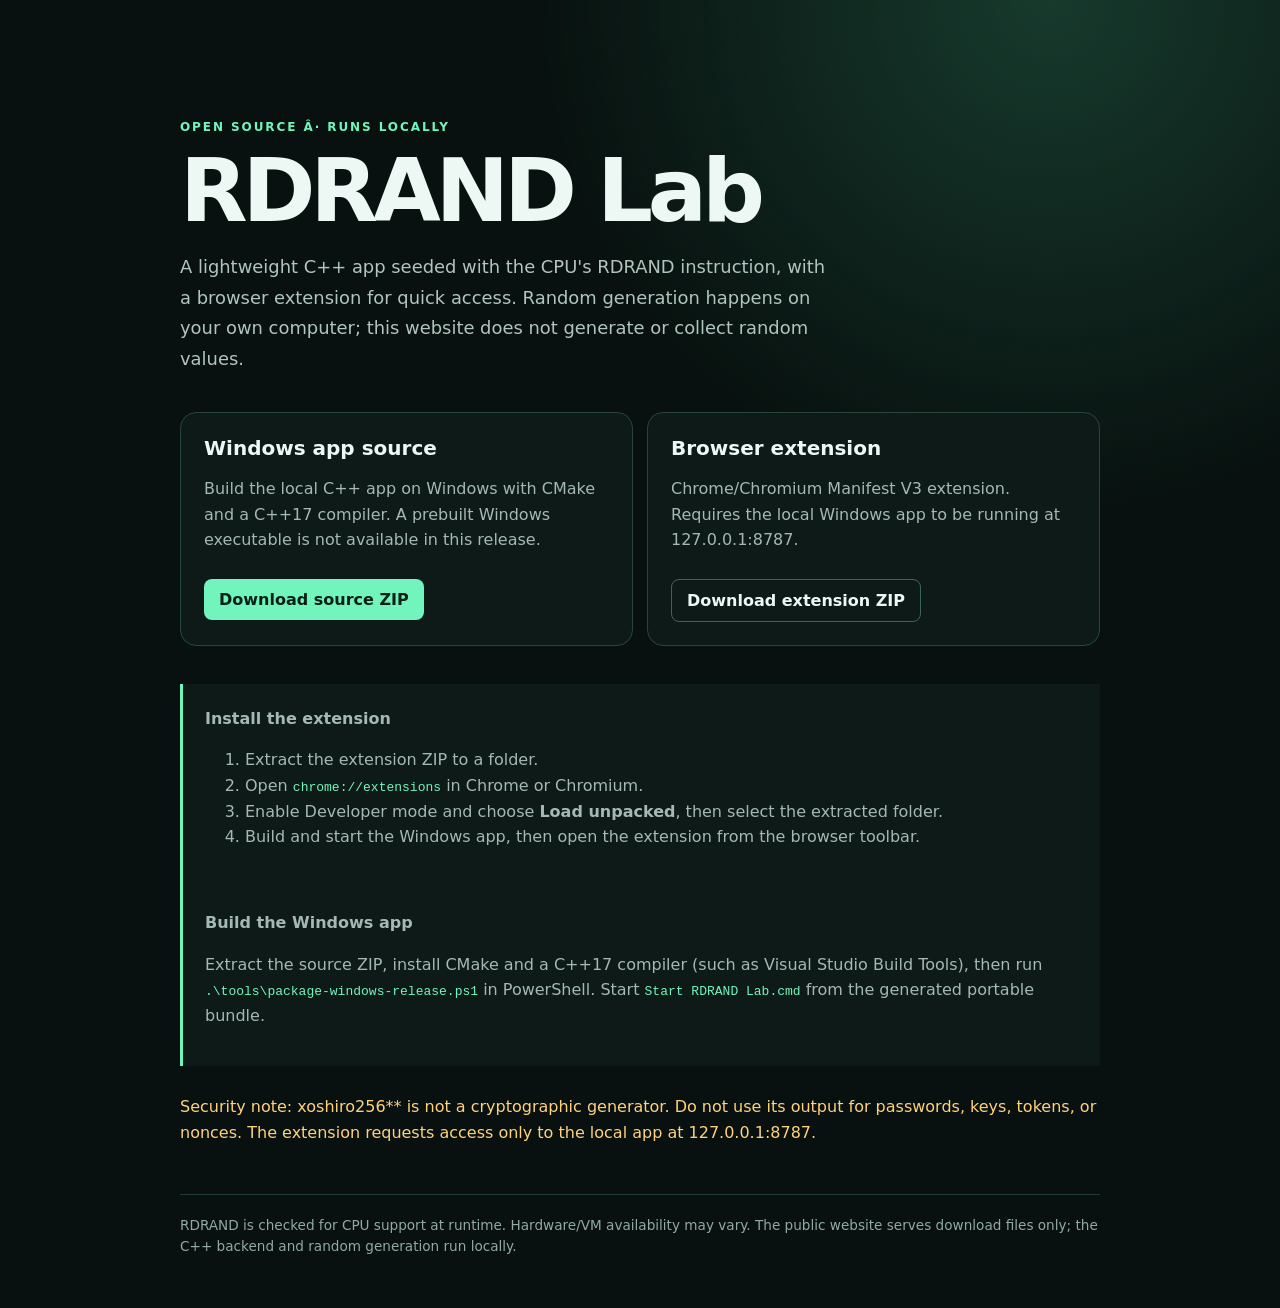
==== index.html @ 0fb55d69 "Add files via upload" ====
﻿<!doctype html>
<html lang="en">
<head>
  <meta charset="utf-8">
  <meta name="viewport" content="width=device-width, initial-scale=1">
  <meta name="color-scheme" content="dark">
  <meta name="description" content="RDRAND Lab: a local hardware-seeded pseudorandom generator, Windows app, and browser extension.">
  <title>RDRAND Lab â€” Local hardware-seeded random generation</title>
  <style>
    :root { color-scheme: dark; font-family: Inter, "Segoe UI", system-ui, sans-serif; color: #edf8f4; background: #08110f; }
    * { box-sizing: border-box; }
    body { min-height: 100vh; margin: 0; background: radial-gradient(circle at 82% 0, #173a2d, transparent 32rem), #08110f; }
    main { width: min(920px, calc(100% - 36px)); margin: 0 auto; padding: 12vh 0 50px; }
    .eyebrow { color: #71f5bc; font-size: .75rem; font-weight: 700; letter-spacing: .16em; text-transform: uppercase; }
    h1 { max-width: 720px; margin: 14px 0; font-size: clamp(2.8rem, 8vw, 5.5rem); line-height: .98; letter-spacing: -.06em; }
    .lead { max-width: 660px; color: #b0c5bd; font-size: 1.12rem; line-height: 1.7; }
    .downloads { display: grid; grid-template-columns: repeat(2, minmax(0, 1fr)); gap: 14px; margin: 38px 0; }
    .card { padding: 23px; border: 1px solid #29463d; border-radius: 16px; background: #0d1a17; }
    .card h2 { margin: 0 0 10px; font-size: 1.25rem; }
    .card p, .install { color: #a4b9b1; line-height: 1.6; }
    .button { display: inline-block; margin-top: 10px; padding: 11px 15px; border-radius: 8px; background: #71f5bc; color: #062016; font-weight: 750; text-decoration: none; }
    .button.secondary { border: 1px solid #3b6757; background: transparent; color: #edf8f4; }
    .install { padding: 22px; border-left: 3px solid #71f5bc; background: #0d1a17; }
    code { color: #71f5bc; }
    a { color: #71f5bc; }
    .warning { margin-top: 28px; color: #ffd17c; line-height: 1.6; }
    footer { margin-top: 48px; border-top: 1px solid #223d36; padding-top: 20px; color: #91aaa2; font-size: .85rem; line-height: 1.6; }
    @media (max-width: 650px) { .downloads { grid-template-columns: 1fr; } main { padding-top: 8vh; } }
  </style>
</head>
<body>
  <main>
    <p class="eyebrow">Open source Â· runs locally</p>
    <h1>RDRAND Lab</h1>
    <p class="lead">A lightweight C++ app seeded with the CPU's RDRAND instruction, with a browser extension for quick access. Random generation happens on your own computer; this website does not generate or collect random values.</p>

    <section class="downloads" aria-label="Downloads">
      <article class="card">
        <h2>Windows app source</h2>
        <p>Build the local C++ app on Windows with CMake and a C++17 compiler. A prebuilt Windows executable is not available in this release.</p>
        <a class="button" href="rdrand-lab-source.zip">Download source ZIP</a>
      </article>
      <article class="card">
        <h2>Browser extension</h2>
        <p>Chrome/Chromium Manifest V3 extension. Requires the local Windows app to be running at 127.0.0.1:8787.</p>
        <a class="button secondary" href="rdrand-lab-extension.zip">Download extension ZIP</a>
      </article>
    </section>

    <section class="install">
      <strong>Install the extension</strong>
      <ol>
        <li>Extract the extension ZIP to a folder.</li>
        <li>Open <code>chrome://extensions</code> in Chrome or Chromium.</li>
        <li>Enable Developer mode and choose <strong>Load unpacked</strong>, then select the extracted folder.</li>
        <li>Build and start the Windows app, then open the extension from the browser toolbar.</li>
      </ol>
    </section>

    <section class="install">
      <strong>Build the Windows app</strong>
      <p>Extract the source ZIP, install CMake and a C++17 compiler (such as Visual Studio Build Tools), then run <code>.\tools\package-windows-release.ps1</code> in PowerShell. Start <code>Start RDRAND Lab.cmd</code> from the generated portable bundle.</p>
    </section>

    <p class="warning">Security note: xoshiro256** is not a cryptographic generator. Do not use its output for passwords, keys, tokens, or nonces. The extension requests access only to the local app at 127.0.0.1:8787.</p>
    <footer>RDRAND is checked for CPU support at runtime. Hardware/VM availability may vary. The public website serves download files only; the C++ backend and random generation run locally.</footer>
  </main>
</body>
</html>
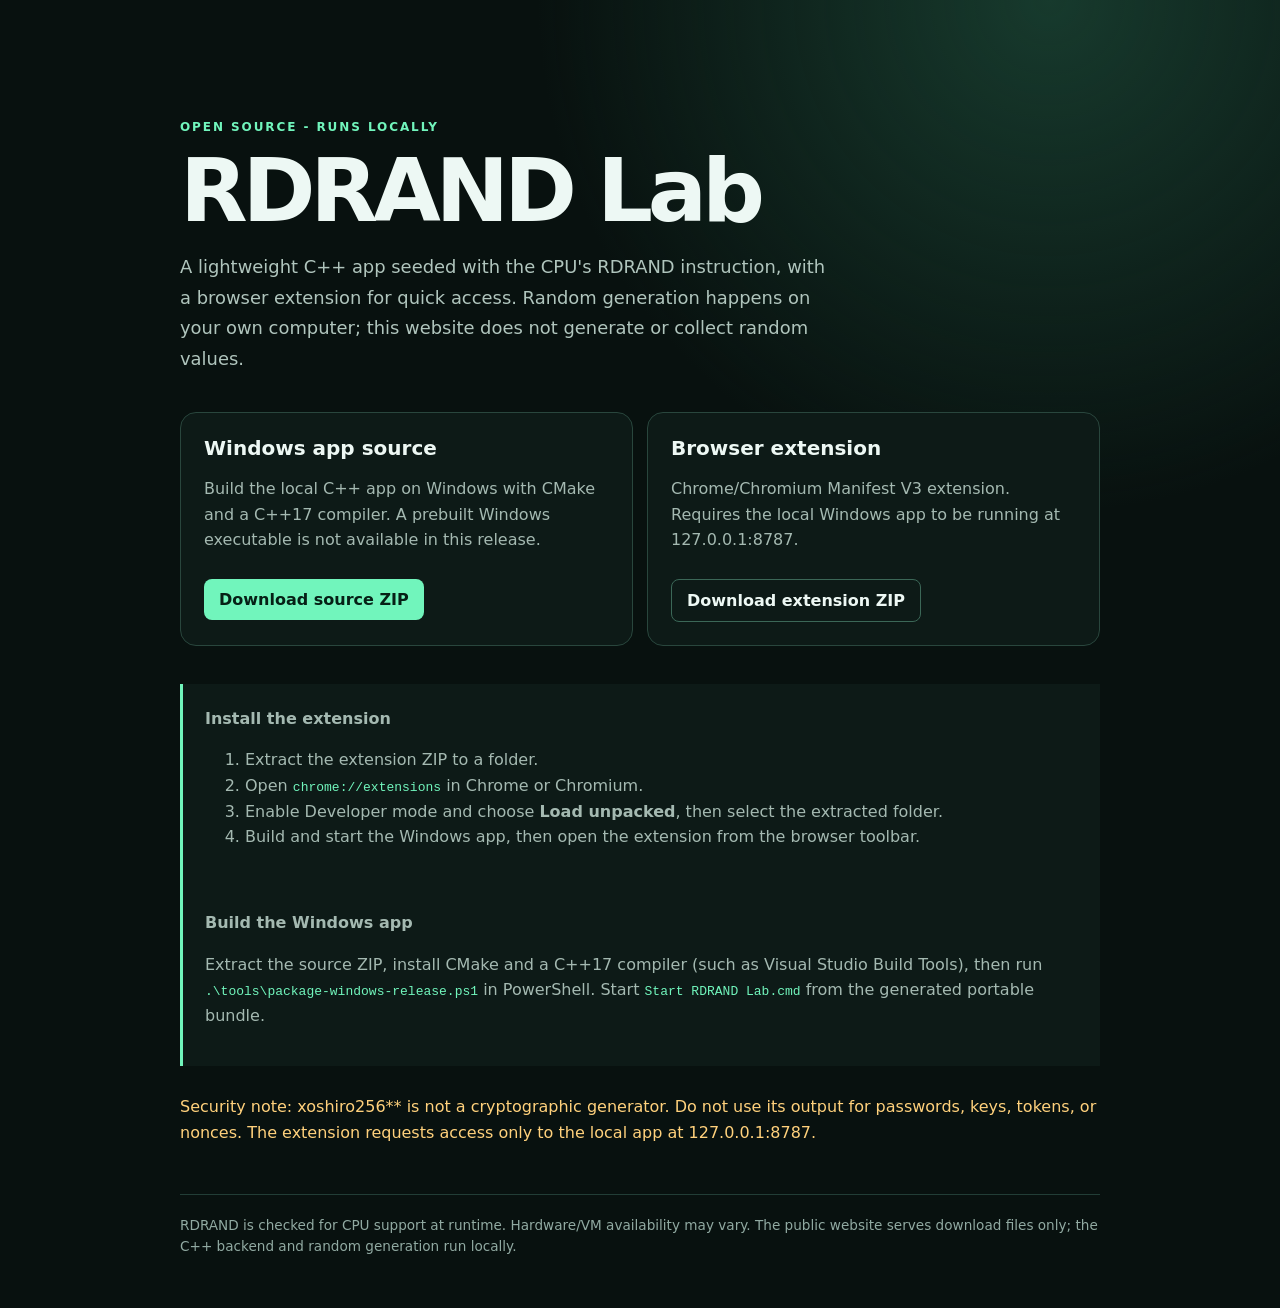
==== commit 346b9a71: "Fix hosted page text encoding" ====
--- a/index.html
+++ b/index.html
@@ -1,11 +1,11 @@
-﻿<!doctype html>
+<!doctype html>
 <html lang="en">
 <head>
   <meta charset="utf-8">
   <meta name="viewport" content="width=device-width, initial-scale=1">
   <meta name="color-scheme" content="dark">
   <meta name="description" content="RDRAND Lab: a local hardware-seeded pseudorandom generator, Windows app, and browser extension.">
-  <title>RDRAND Lab â€” Local hardware-seeded random generation</title>
+  <title>RDRAND Lab - Local hardware-seeded random generation</title>
   <style>
     :root { color-scheme: dark; font-family: Inter, "Segoe UI", system-ui, sans-serif; color: #edf8f4; background: #08110f; }
     * { box-sizing: border-box; }
@@ -30,7 +30,7 @@
 </head>
 <body>
   <main>
-    <p class="eyebrow">Open source Â· runs locally</p>
+    <p class="eyebrow">Open source - runs locally</p>
     <h1>RDRAND Lab</h1>
     <p class="lead">A lightweight C++ app seeded with the CPU's RDRAND instruction, with a browser extension for quick access. Random generation happens on your own computer; this website does not generate or collect random values.</p>
 
@@ -67,4 +67,3 @@
   </main>
 </body>
 </html>
-
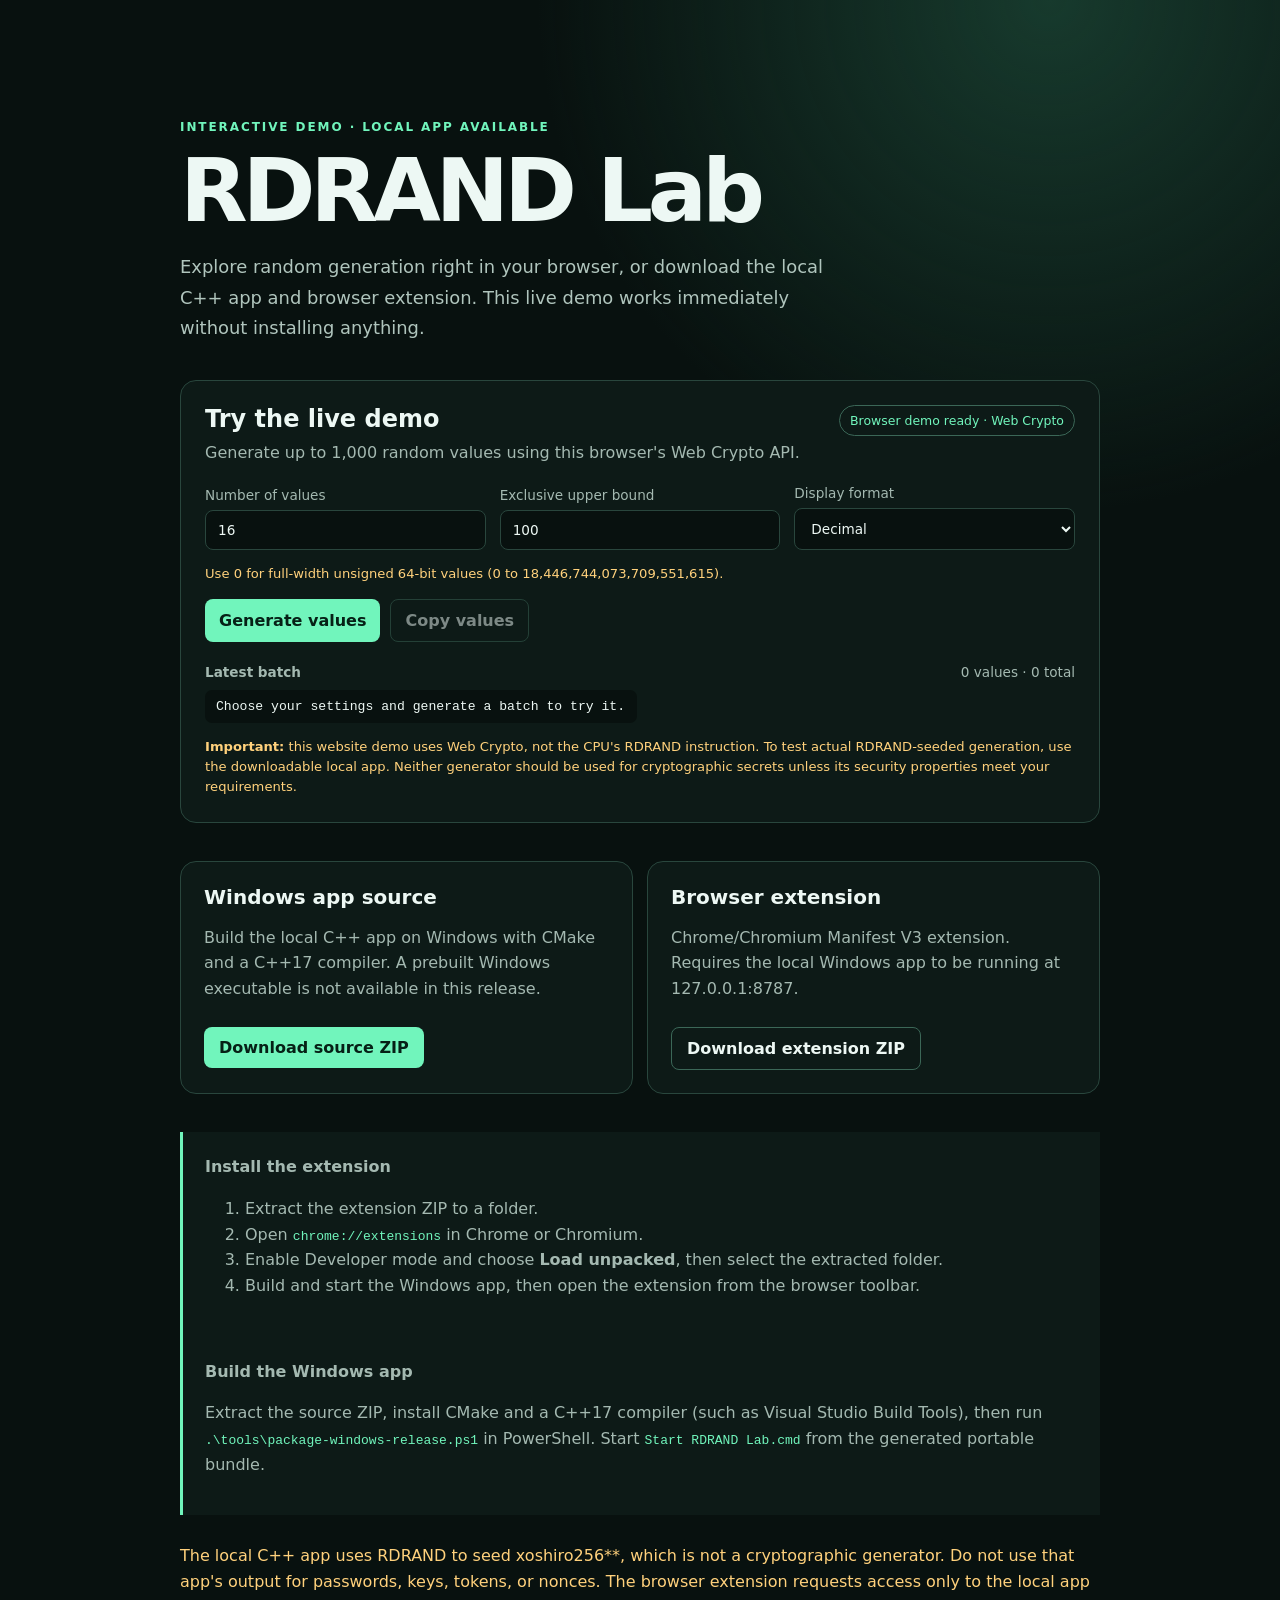
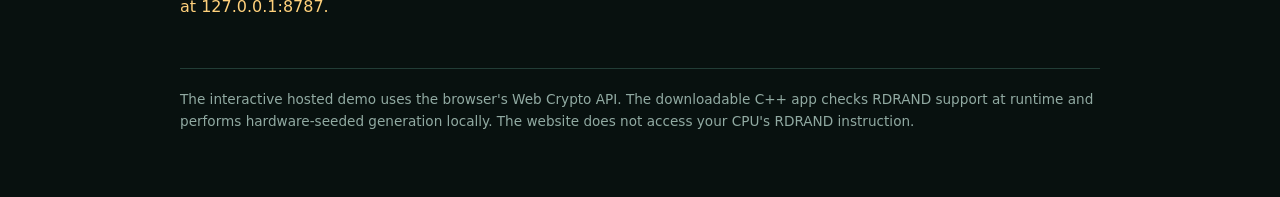
==== commit 878f5ddb: "Add interactive Web Crypto browser demo" ====
--- a/index.html
+++ b/index.html
@@ -4,8 +4,8 @@
   <meta charset="utf-8">
   <meta name="viewport" content="width=device-width, initial-scale=1">
   <meta name="color-scheme" content="dark">
-  <meta name="description" content="RDRAND Lab: a local hardware-seeded pseudorandom generator, Windows app, and browser extension.">
-  <title>RDRAND Lab - Local hardware-seeded random generation</title>
+  <meta name="description" content="Try the live RDRAND Lab browser demo, explore random generation, and download the local Windows app and browser extension.">
+  <title>RDRAND Lab - Interactive random generator demo</title>
   <style>
     :root { color-scheme: dark; font-family: Inter, "Segoe UI", system-ui, sans-serif; color: #edf8f4; background: #08110f; }
     * { box-sizing: border-box; }
@@ -14,6 +14,25 @@
     .eyebrow { color: #71f5bc; font-size: .75rem; font-weight: 700; letter-spacing: .16em; text-transform: uppercase; }
     h1 { max-width: 720px; margin: 14px 0; font-size: clamp(2.8rem, 8vw, 5.5rem); line-height: .98; letter-spacing: -.06em; }
     .lead { max-width: 660px; color: #b0c5bd; font-size: 1.12rem; line-height: 1.7; }
+    .demo { margin: 36px 0; padding: 24px; border: 1px solid #29463d; border-radius: 16px; background: #0d1a17; }
+    .demo-heading { display: flex; justify-content: space-between; align-items: flex-start; gap: 16px; margin-bottom: 20px; }
+    .demo h2 { margin: 0 0 8px; font-size: 1.5rem; }
+    .demo-heading p { margin: 0; color: #a4b9b1; line-height: 1.55; }
+    .demo-status { flex: 0 0 auto; padding: 7px 10px; border: 1px solid #3b6757; border-radius: 999px; color: #71f5bc; font-size: .78rem; }
+    .controls { display: grid; grid-template-columns: repeat(3, minmax(0, 1fr)); gap: 14px; align-items: end; }
+    label { display: block; color: #a4b9b1; font-size: .85rem; }
+    label span { display: block; margin-bottom: 7px; }
+    input, select { width: 100%; padding: 11px 12px; border: 1px solid #29463d; border-radius: 8px; background: #08110f; color: #edf8f4; font: inherit; }
+    input:focus, select:focus, button:focus-visible, a:focus-visible { outline: 2px solid #71f5bc; outline-offset: 2px; }
+    .demo-actions { display: flex; gap: 10px; margin-top: 14px; }
+    button { padding: 11px 14px; border: 0; border-radius: 8px; background: #71f5bc; color: #062016; font: inherit; font-weight: 750; cursor: pointer; }
+    button.secondary { border: 1px solid #3b6757; background: transparent; color: #edf8f4; }
+    button:disabled { cursor: not-allowed; opacity: .5; }
+    .demo-message { margin: 14px 0 0; padding: 10px 12px; border: 1px solid #714545; border-radius: 8px; color: #ffaaaa; }
+    .results-heading { display: flex; justify-content: space-between; align-items: center; gap: 12px; margin: 22px 0 10px; color: #a4b9b1; font-size: .85rem; }
+    .results { display: grid; grid-template-columns: repeat(2, minmax(0, 1fr)); gap: 6px; max-height: 330px; overflow: auto; margin: 0; padding: 0; list-style: none; }
+    .results li { min-width: 0; overflow-wrap: anywhere; padding: 9px 11px; border-radius: 7px; background: #08110f; color: #edf8f4; font: .82rem "Cascadia Code", Consolas, monospace; }
+    .demo-note { margin: 14px 0 0; color: #ffd17c; font-size: .82rem; line-height: 1.55; }
     .downloads { display: grid; grid-template-columns: repeat(2, minmax(0, 1fr)); gap: 14px; margin: 38px 0; }
     .card { padding: 23px; border: 1px solid #29463d; border-radius: 16px; background: #0d1a17; }
     .card h2 { margin: 0 0 10px; font-size: 1.25rem; }
@@ -25,14 +44,57 @@
     a { color: #71f5bc; }
     .warning { margin-top: 28px; color: #ffd17c; line-height: 1.6; }
     footer { margin-top: 48px; border-top: 1px solid #223d36; padding-top: 20px; color: #91aaa2; font-size: .85rem; line-height: 1.6; }
-    @media (max-width: 650px) { .downloads { grid-template-columns: 1fr; } main { padding-top: 8vh; } }
+    @media (max-width: 650px) { .downloads, .controls { grid-template-columns: 1fr; } main { padding-top: 8vh; } .demo-heading { flex-direction: column; } .results { grid-template-columns: 1fr; } }
   </style>
 </head>
 <body>
   <main>
-    <p class="eyebrow">Open source - runs locally</p>
+    <p class="eyebrow">Interactive demo · local app available</p>
     <h1>RDRAND Lab</h1>
-    <p class="lead">A lightweight C++ app seeded with the CPU's RDRAND instruction, with a browser extension for quick access. Random generation happens on your own computer; this website does not generate or collect random values.</p>
+    <p class="lead">Explore random generation right in your browser, or download the local C++ app and browser extension. This live demo works immediately without installing anything.</p>
+
+    <section class="demo" aria-labelledby="demo-title">
+      <div class="demo-heading">
+        <div>
+          <h2 id="demo-title">Try the live demo</h2>
+          <p>Generate up to 1,000 random values using this browser's Web Crypto API.</p>
+        </div>
+        <span id="demo-status" class="demo-status" role="status">Checking browser support…</span>
+      </div>
+      <form id="demo-form">
+        <div class="controls">
+          <label>
+            <span>Number of values</span>
+            <input id="demo-count" type="number" min="1" max="1000" value="16" required>
+          </label>
+          <label>
+            <span>Exclusive upper bound</span>
+            <input id="demo-bound" type="text" inputmode="numeric" maxlength="20" pattern="[0-9]+" value="100" aria-describedby="bound-help" required>
+          </label>
+          <label>
+            <span>Display format</span>
+            <select id="demo-format">
+              <option value="decimal">Decimal</option>
+              <option value="hex">Hexadecimal</option>
+            </select>
+          </label>
+        </div>
+        <div id="bound-help" class="demo-note">Use 0 for full-width unsigned 64-bit values (0 to 18,446,744,073,709,551,615).</div>
+        <div class="demo-actions">
+          <button id="generate-button" type="submit">Generate values</button>
+          <button id="copy-button" class="secondary" type="button" disabled>Copy values</button>
+        </div>
+      </form>
+      <p id="demo-message" class="demo-message" role="alert" hidden></p>
+      <div class="results-heading">
+        <strong>Latest batch</strong>
+        <span><span id="batch-count">0</span> values · <span id="total-count">0</span> total</span>
+      </div>
+      <ol id="demo-results" class="results" aria-live="polite">
+        <li>Choose your settings and generate a batch to try it.</li>
+      </ol>
+      <p class="demo-note"><strong>Important:</strong> this website demo uses Web Crypto, not the CPU's RDRAND instruction. To test actual RDRAND-seeded generation, use the downloadable local app. Neither generator should be used for cryptographic secrets unless its security properties meet your requirements.</p>
+    </section>
 
     <section class="downloads" aria-label="Downloads">
       <article class="card">
@@ -62,8 +124,107 @@
       <p>Extract the source ZIP, install CMake and a C++17 compiler (such as Visual Studio Build Tools), then run <code>.\tools\package-windows-release.ps1</code> in PowerShell. Start <code>Start RDRAND Lab.cmd</code> from the generated portable bundle.</p>
     </section>
 
-    <p class="warning">Security note: xoshiro256** is not a cryptographic generator. Do not use its output for passwords, keys, tokens, or nonces. The extension requests access only to the local app at 127.0.0.1:8787.</p>
-    <footer>RDRAND is checked for CPU support at runtime. Hardware/VM availability may vary. The public website serves download files only; the C++ backend and random generation run locally.</footer>
+    <p class="warning">The local C++ app uses RDRAND to seed xoshiro256**, which is not a cryptographic generator. Do not use that app's output for passwords, keys, tokens, or nonces. The browser extension requests access only to the local app at 127.0.0.1:8787.</p>
+    <footer>The interactive hosted demo uses the browser's Web Crypto API. The downloadable C++ app checks RDRAND support at runtime and performs hardware-seeded generation locally. The website does not access your CPU's RDRAND instruction.</footer>
   </main>
+  <script>
+    (() => {
+      const fullRange = 1n << 64n;
+      const status = document.querySelector('#demo-status');
+      const form = document.querySelector('#demo-form');
+      const countInput = document.querySelector('#demo-count');
+      const boundInput = document.querySelector('#demo-bound');
+      const format = document.querySelector('#demo-format');
+      const generateButton = document.querySelector('#generate-button');
+      const copyButton = document.querySelector('#copy-button');
+      const message = document.querySelector('#demo-message');
+      const results = document.querySelector('#demo-results');
+      const batchCount = document.querySelector('#batch-count');
+      const totalCount = document.querySelector('#total-count');
+      let latestValues = [];
+      let totalGenerated = 0;
+
+      function randomU64() {
+        const words = new Uint32Array(2);
+        crypto.getRandomValues(words);
+        return (BigInt(words[0]) << 32n) | BigInt(words[1]);
+      }
+
+      function randomBounded(bound) {
+        if (bound === 0n) return randomU64();
+        const limit = fullRange - (fullRange % bound);
+        let value;
+        do {
+          value = randomU64();
+        } while (value >= limit);
+        return value % bound;
+      }
+
+      function formatValue(value) {
+        return format.value === 'hex'
+          ? `0x${value.toString(16).padStart(16, '0')}`
+          : value.toString();
+      }
+
+      function renderValues() {
+        results.replaceChildren(...latestValues.map((value) => {
+          const item = document.createElement('li');
+          item.textContent = formatValue(value);
+          return item;
+        }));
+      }
+
+      if (globalThis.isSecureContext && globalThis.crypto?.getRandomValues) {
+        status.textContent = 'Browser demo ready · Web Crypto';
+      } else {
+        status.textContent = 'Secure browser context required';
+        generateButton.disabled = true;
+      }
+
+      form.addEventListener('submit', (event) => {
+        event.preventDefault();
+        message.hidden = true;
+        generateButton.disabled = true;
+        try {
+          const count = Number(countInput.value);
+          const boundText = boundInput.value;
+          if (!Number.isInteger(count) || count < 1 || count > 1000) {
+            throw new Error('Choose between 1 and 1,000 values.');
+          }
+          if (!/^[0-9]+$/.test(boundText)) {
+            throw new Error('Enter a whole-number bound, or use 0 for full-width values.');
+          }
+          const bound = BigInt(boundText);
+          if (bound >= fullRange) {
+            throw new Error('The bound must be less than 18,446,744,073,709,551,616.');
+          }
+          latestValues = Array.from({ length: count }, () => randomBounded(bound));
+          totalGenerated += count;
+          renderValues();
+          batchCount.textContent = String(count);
+          totalCount.textContent = totalGenerated.toLocaleString();
+          copyButton.disabled = false;
+        } catch (error) {
+          message.textContent = error instanceof Error ? error.message : String(error);
+          message.hidden = false;
+        } finally {
+          generateButton.disabled = status.textContent !== 'Browser demo ready · Web Crypto';
+        }
+      });
+
+      format.addEventListener('change', renderValues);
+
+      copyButton.addEventListener('click', async () => {
+        try {
+          await navigator.clipboard.writeText(latestValues.map(formatValue).join('\n'));
+          copyButton.textContent = 'Copied';
+          setTimeout(() => { copyButton.textContent = 'Copy values'; }, 1200);
+        } catch {
+          message.textContent = 'Clipboard access was denied by the browser.';
+          message.hidden = false;
+        }
+      });
+    })();
+  </script>
 </body>
 </html>
